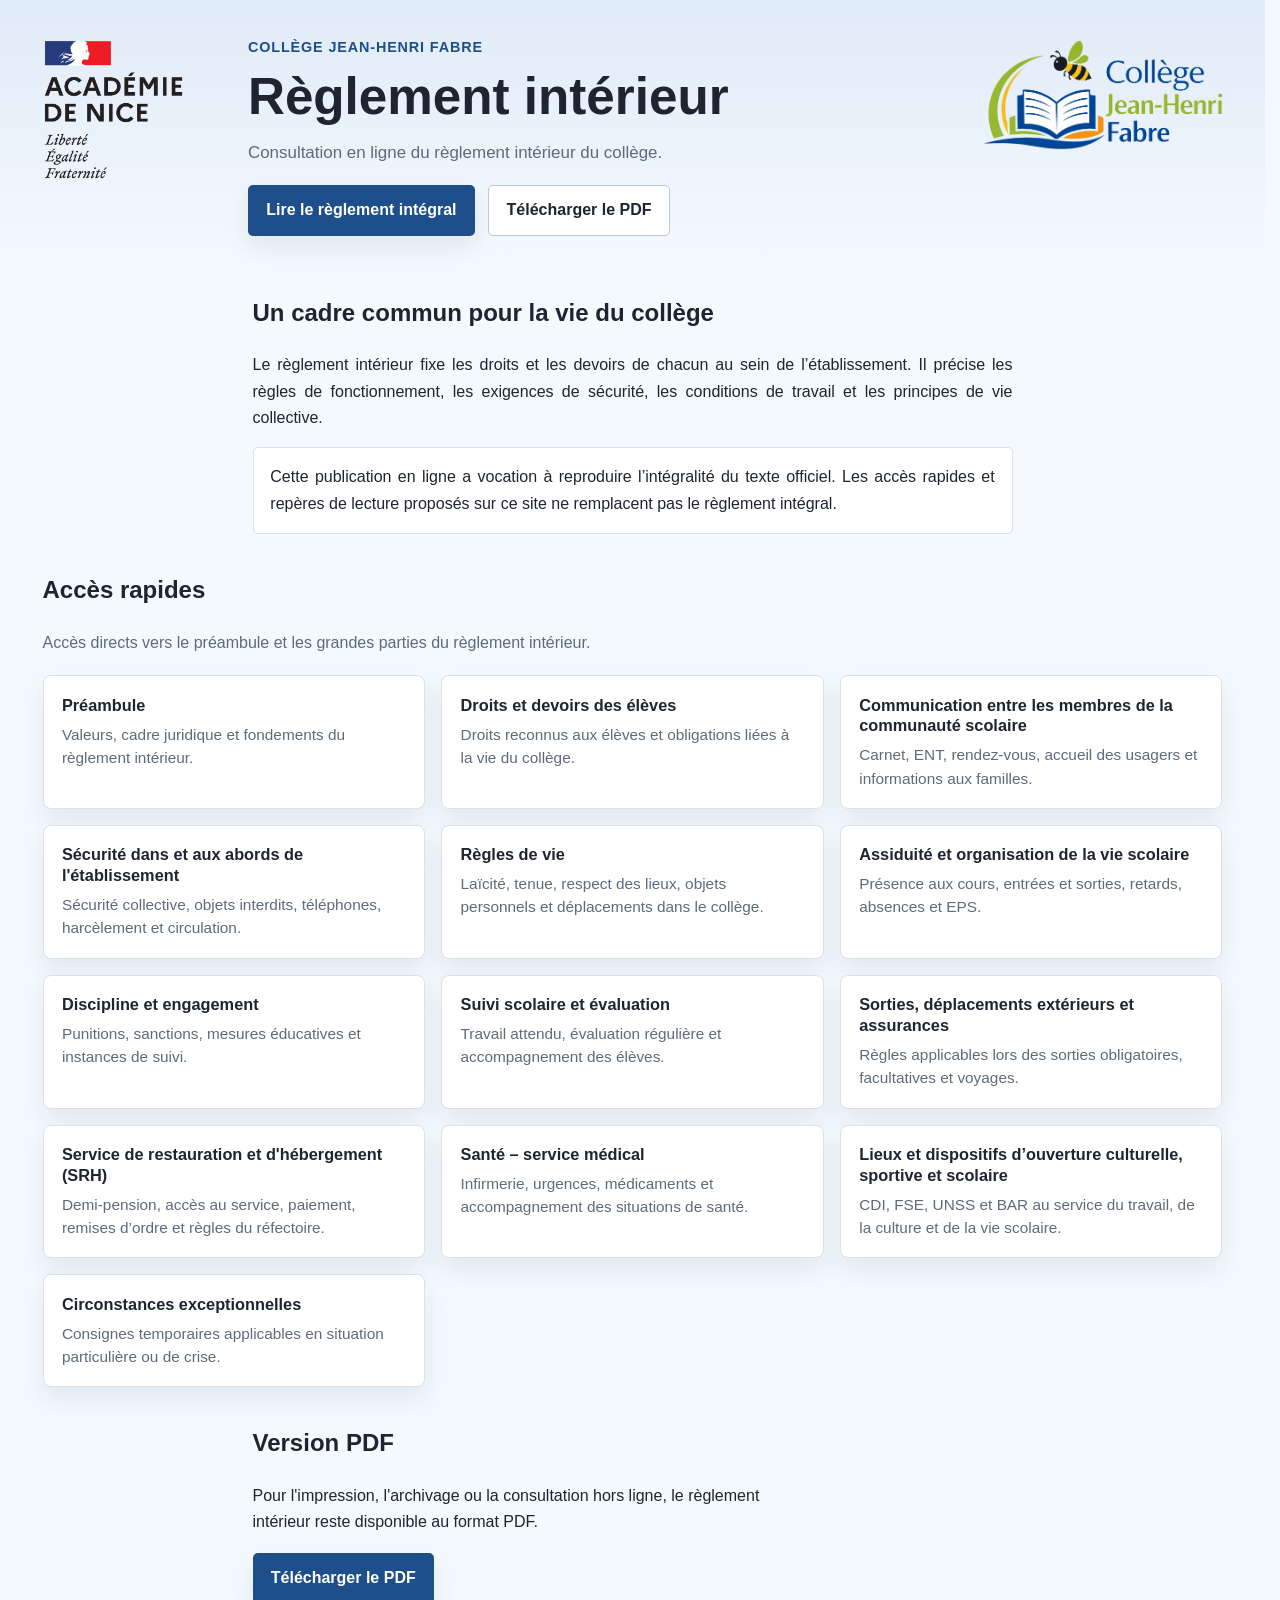
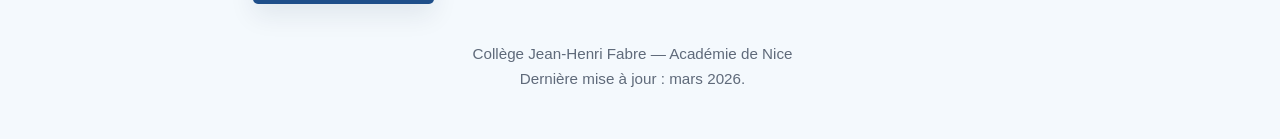
==== index.html @ 8cd0fa5f "Add files via upload" ====
<!doctype html>
<html lang="fr">
  <head>
    <meta charset="utf-8" />
    <meta name="viewport" content="width=device-width, initial-scale=1" />
    <title>Règlement intérieur — Collège Jean-Henri Fabre</title>
    <meta
      name="description"
      content="Consultation en ligne du règlement intérieur du collège Jean-Henri Fabre."
    />
    <link rel="stylesheet" href="style.css" />
  </head>
  <body class="page-home">
    <header class="hero">
      <div class="container hero-grid">
        <img
          class="hero-logo hero-logo-left"
          src="img/logo-academie.png"
          alt="Logo de l'Académie de Nice"
        />

        <div class="hero-content">
          <p class="eyebrow">Collège Jean-Henri Fabre</p>
          <h1>Règlement intérieur</h1>
          <p class="hero-text text-left">
            Consultation en ligne du règlement intérieur du collège.
          </p>

          <div class="hero-actions">
            <a class="btn btn-primary" href="reglement.html"
              >Lire le règlement intégral</a
            >
            <a class="btn btn-secondary" href="docs/reglement-interieur.pdf"
              >Télécharger le PDF</a
            >
          </div>
        </div>

        <img
          class="hero-logo hero-logo-right"
          src="img/logo-fabre.png"
          alt="Logo du collège Jean-Henri Fabre"
        />
      </div>
    </header>

    <main>
      <section class="section intro intro-home">
        <div class="container narrow">
          <h2>Un cadre commun pour la vie du collège</h2>
          <p class="text-justify">
            Le règlement intérieur fixe les droits et les devoirs de chacun au
            sein de l’établissement. Il précise les règles de fonctionnement,
            les exigences de sécurité, les conditions de travail et les
            principes de vie collective.
          </p>
          <p class="note text-justify">
            Cette publication en ligne a vocation à reproduire l’intégralité du
            texte officiel. Les accès rapides et repères de lecture proposés sur
            ce site ne remplacent pas le règlement intégral.
          </p>
        </div>
      </section>

      <section class="section quick-links">
        <div class="container">
          <div class="section-heading">
            <div>
              <h2>Accès rapides</h2>
              <p class="section-lead text-left">
                Accès directs vers le préambule et les grandes parties du
                règlement intérieur.
              </p>
            </div>
          </div>

          <div class="cards-grid cards-grid-large">
            <a class="card" href="reglement.html#preambule">
              <h3>Préambule</h3>
              <p class="text-left">
                Valeurs, cadre juridique et fondements du règlement intérieur.
              </p>
            </a>

            <a class="card" href="reglement.html#partie-1">
              <h3>Droits et devoirs des élèves</h3>
              <p class="text-left">
                Droits reconnus aux élèves et obligations liées à la vie du
                collège.
              </p>
            </a>

            <a class="card" href="reglement.html#partie-2">
              <h3>Communication entre les membres de la communauté scolaire</h3>
              <p class="text-left">
                Carnet, ENT, rendez-vous, accueil des usagers et informations
                aux familles.
              </p>
            </a>

            <a class="card" href="reglement.html#partie-3">
              <h3>Sécurité dans et aux abords de l'établissement</h3>
              <p class="text-left">
                Sécurité collective, objets interdits, téléphones, harcèlement
                et circulation.
              </p>
            </a>

            <a class="card" href="reglement.html#partie-4">
              <h3>Règles de vie</h3>
              <p class="text-left">
                Laïcité, tenue, respect des lieux, objets personnels et
                déplacements dans le collège.
              </p>
            </a>

            <a class="card" href="reglement.html#partie-5">
              <h3>Assiduité et organisation de la vie scolaire</h3>
              <p class="text-left">
                Présence aux cours, entrées et sorties, retards, absences et
                EPS.
              </p>
            </a>

            <a class="card" href="reglement.html#partie-6">
              <h3>Discipline et engagement</h3>
              <p class="text-left">
                Punitions, sanctions, mesures éducatives et instances de suivi.
              </p>
            </a>

            <a class="card" href="reglement.html#partie-7">
              <h3>Suivi scolaire et évaluation</h3>
              <p class="text-left">
                Travail attendu, évaluation régulière et accompagnement des
                élèves.
              </p>
            </a>

            <a class="card" href="reglement.html#partie-8">
              <h3>Sorties, déplacements extérieurs et assurances</h3>
              <p class="text-left">
                Règles applicables lors des sorties obligatoires, facultatives
                et voyages.
              </p>
            </a>

            <a class="card" href="reglement.html#partie-9">
              <h3>Service de restauration et d'hébergement (SRH)</h3>
              <p class="text-left">
                Demi-pension, accès au service, paiement, remises d’ordre et
                règles du réfectoire.
              </p>
            </a>

            <a class="card" href="reglement.html#partie-10">
              <h3>Santé – service médical</h3>
              <p class="text-left">
                Infirmerie, urgences, médicaments et accompagnement des
                situations de santé.
              </p>
            </a>

            <a class="card" href="reglement.html#partie-11">
              <h3>
                Lieux et dispositifs d’ouverture culturelle, sportive et
                scolaire
              </h3>
              <p class="text-left">
                CDI, FSE, UNSS et BAR au service du travail, de la culture et de
                la vie scolaire.
              </p>
            </a>

            <a class="card" href="reglement.html#partie-12">
              <h3>Circonstances exceptionnelles</h3>
              <p class="text-left">
                Consignes temporaires applicables en situation particulière ou
                de crise.
              </p>
            </a>
          </div>
        </div>
      </section>

      <section class="section downloads">
        <div class="container narrow">
          <h2>Version PDF</h2>
          <p class="text-justify">
            Pour l'impression, l'archivage ou la consultation hors ligne, le
            règlement<br />intérieur reste disponible au format PDF.
          </p>
          <div class="hero-actions">
            <a class="btn btn-primary" href="docs/reglement-interieur.pdf"
              >Télécharger le PDF</a
            >
          </div>
        </div>
      </section>
    </main>

    <footer class="site-footer">
      <div class="container">
        <p>
          Collège Jean-Henri Fabre — Académie de Nice<br />
          Dernière mise à jour : mars 2026.
        </p>
      </div>
    </footer>
  </body>
</html>
---- style.css ----
/* Base */
:root {
  --bg: #f4f9fd;
  --bg-strong: #e0ebf8;
  --surface: #ffffff;
  --surface-alt: #f6f9fd;
  --text: #1f2430;
  --muted: #5f6a7a;
  --line: #d8e2ee;
  --line-strong: #b9c8db;
  --primary: #1f4f8a;
  --primary-strong: #173c69;
  --primary-soft: #eaf2fc;
  --warning-bg: #fff7e8;
  --warning-line: #e2c47b;
  --shadow: 0 12px 26px rgba(17, 34, 60, 0.08);
  --radius: 8px;
  --radius-small: 5px;
  --content-width: 1180px;
  --font: "Segoe UI", Roboto, Helvetica, Arial, sans-serif;
}

*,
*::before,
*::after {
  box-sizing: border-box;
}

html {
  scroll-behavior: smooth;
  scrollbar-gutter: stable;
}

body {
  margin: 0;
  background: var(--bg);
  color: var(--text);
  font-family: var(--font);
  line-height: 1.65;
  overflow-y: scroll;
}

img {
  max-width: 100%;
  display: block;
}

a {
  color: var(--primary);
}
a:hover {
  color: var(--primary-strong);
}

p,
li,
td {
  text-align: left;
}
.text-left {
  text-align: left !important;
}
.text-justify {
  text-align: justify !important;
  text-justify: inter-word;
}

.container {
  width: min(var(--content-width), calc(100% - 2rem));
  margin: 0 auto;
}

.narrow {
  width: min(760px, 100%);
}

.page-home .intro-home {
  padding-top: 1.2rem;
}

.page-home .intro-home {
  padding-top: 0.6rem;
}

.eyebrow {
  margin: 0 0 0.55rem;
  color: var(--primary);
  font-size: 0.9rem;
  font-weight: 700;
  letter-spacing: 0.06em;
  text-transform: uppercase;
}

.hero,
.page-header {
  padding: 2rem 0 1.4rem;
  background: linear-gradient(180deg, var(--bg-strong), var(--bg));
}

.hero-grid {
  display: grid;
  grid-template-columns: auto 1fr auto;
  gap: 4rem;
  align-items: start;
}

.hero-grid-compact {
  grid-template-columns: auto 1fr auto;
}

.hero-content {
  min-width: 0;
  padding-top: 4px;
  max-width: 560px;
}

.hero-logo {
  width: 100%;
  height: auto;
  object-fit: contain;
}

.hero-logo-left {
  justify-self: start;
  align-self: start;
  max-height: 140px;
  margin-top: 8px;
}

.hero-logo-right {
  justify-self: end;
  align-self: start;
  max-height: 110px;
  margin-top: 8px;
}

.hero-logo {
  image-rendering: auto;
}

.hero h1,
.page-header h1 {
  margin: 0;
  font-size: clamp(2rem, 4vw, 3.2rem);
  line-height: 1.08;
}

.hero-text,
.page-intro {
  max-width: 760px;
  margin: 0.95rem 0 0;
  color: var(--muted);
  font-size: 1.06rem;
}

.hero-actions {
  display: flex;
  flex-wrap: wrap;
  gap: 0.85rem;
  margin-top: 1.1rem;
  margin-bottom: 0.3rem;
}

.btn {
  display: inline-flex;
  align-items: center;
  justify-content: center;
  min-height: 2.8rem;
  padding: 0.72rem 1.08rem;
  border: 1px solid transparent;
  border-radius: var(--radius-small);
  background: var(--surface);
  color: var(--text);
  text-decoration: none;
  font-weight: 600;
  cursor: pointer;
  transition:
    transform 0.15s ease,
    box-shadow 0.15s ease,
    border-color 0.15s ease,
    background-color 0.15s ease;
}

.btn:hover {
  transform: translateY(-1px);
  text-decoration: none;
}
.btn-primary {
  background: var(--primary);
  color: #fff;
  box-shadow: var(--shadow);
}
.btn-primary:hover {
  background: var(--primary-strong);
  color: #fff;
}
.btn-secondary {
  border-color: var(--line-strong);
  background: var(--surface);
}
.btn-ghost {
  border-color: var(--line);
  background: transparent;
}
.btn-small {
  min-height: 2.32rem;
  padding: 0.48rem 0.82rem;
  font-size: 0.92rem;
}

.section-heading {
  display: flex;
  align-items: end;
  justify-content: space-between;
  gap: 1rem;
  margin-bottom: 1.2rem;
}

.section-lead {
  margin: 0.25rem 0 0;
  color: var(--muted);
}

.notice {
  padding: 1rem 1.05rem;
  border: 1px solid var(--line);
  border-radius: var(--radius-small);
  background: var(--surface-alt);
}

.note {
  padding: 1rem 1.05rem;
  border: 1px solid var(--line);
  border-radius: var(--radius-small);
  background: #ffffff;
}

.cards-grid {
  display: grid;
  grid-template-columns: repeat(3, minmax(0, 1fr));
  gap: 1rem;
  align-items: stretch;
}

.cards-grid-large {
  grid-template-columns: repeat(3, minmax(0, 1fr));
}

.card {
  display: block;
  padding: 1.15rem;
  border: 1px solid var(--line);
  border-radius: var(--radius);
  background: var(--surface);
  box-shadow: var(--shadow);
  color: inherit;
  text-decoration: none;
  height: 100%;
}

.card:hover {
  transform: translateY(-2px);
  box-shadow: 0 16px 32px rgba(17, 34, 60, 0.12);
}

.card h3 {
  margin: 0 0 0.45rem;
  font-size: 1.02rem;
  line-height: 1.28;
}

.card p {
  margin: 0;
  color: var(--muted);
  font-size: 0.96rem;
  line-height: 1.5;
}

.link-list {
  margin: 1rem 0 0;
  padding-left: 1.2rem;
}

.link-list li + li {
  margin-top: 0.45rem;
}

.site-footer {
  padding: 2rem 0 3rem;
  color: var(--muted);
  font-size: 0.95rem;
}

.site-footer p {
  text-align: center;
  margin: 0;
}

.layout {
  display: grid;
  grid-template-columns: 290px minmax(0, 1fr);
  gap: 1.5rem;
  align-items: start;
  padding-bottom: 3rem;
}

.sidebar {
  position: sticky;
  top: 1rem;
}

.toc {
  padding: 1rem;
  border: 1px solid var(--line);
  border-radius: var(--radius);
  background: var(--surface);
  box-shadow: var(--shadow);
}

.toc-header {
  display: flex;
  align-items: center;
  justify-content: space-between;
  gap: 0.75rem;
  margin-bottom: 0.9rem;
}

.toc h2 {
  margin: 0;
  font-size: 1.05rem;
}
.toc ul {
  margin: 0;
  padding-left: 1rem;
  max-height: calc(100vh - 190px);
  overflow: auto;
}

/* Sommaire : pas de puce pour le premier niveau */
.toc > ul {
  list-style: none;
  padding-left: 0;
}

/* Les sous-sections gardent une puce */
.toc > ul > li > ul {
  list-style: none;
  border-left: 2px solid rgba(0, 0, 0, 0.08);
  margin-left: 0.4rem;
  padding-left: 1.2rem;
}

.toc ul.hidden {
  display: none;
}
.toc li + li {
  margin-top: 0.35rem;
}
.toc li ul {
  margin-top: 0.35rem;
}
.toc a {
  text-decoration: none;
}
.toc a.is-current {
  font-weight: 700;
  color: var(--primary-strong);
}

.toc li {
  margin: 0.15rem 0;
}

.toc a {
  line-height: 1.2;
}

.toc > ul > li > ul a {
  line-height: 1.15;
}

.content {
  min-width: 0;
}

.content::after {
  content: "";
  display: block;
  height: 60vh;
}

.tools-bar {
  position: sticky;
  top: 0;
  z-index: 10;
  display: flex;
  flex-wrap: wrap;
  gap: 0.75rem;
  align-items: center;
  margin-bottom: 1rem;
  padding: 0.85rem;
  border: 1px solid var(--line);
  border-radius: var(--radius);
  background: var(--surface);
}

.tools-bar input[type="search"] {
  flex: 1 1 260px;
  min-height: 2.72rem;
  padding: 0.7rem 0.92rem;
  border: 1px solid var(--line-strong);
  border-radius: var(--radius-small);
  background: var(--surface);
  color: var(--text);
  font: inherit;
}

.tools-bar input[type="search"]:focus {
  outline: 2px solid rgba(31, 79, 138, 0.18);
  border-color: var(--primary);
}

.status-banner {
  margin-bottom: 1rem;
  padding: 0.95rem 1rem;
  border: 1px solid var(--warning-line);
  border-radius: var(--radius-small);
  background: var(--warning-bg);
}

.reglement-section {
  margin-bottom: 1rem;
  padding: 1.2rem 1.2rem 1.15rem;
  border: 1px solid var(--line);
  border-radius: var(--radius);
  background: var(--surface);
  box-shadow: var(--shadow);
}

.section-meta {
  display: inline-flex;
  padding: 0.22rem 0.52rem;
  border: 1px solid var(--line);
  border-radius: 999px;
  background: var(--primary-soft);
  color: var(--primary-strong);
  font-size: 0.8rem;
  font-weight: 700;
  letter-spacing: 0.02em;
}

.reglement-section h2 {
  margin: 0.85rem 0 1rem;
  font-size: 1.5rem;
  line-height: 1.22;
}

.section-body > p,
.subsection-body > p,
.section-body li,
.subsection-body li,
.section-body td,
.subsection-body td {
  text-align: justify;
  text-justify: inter-word;
}

.section-body > *:first-child {
  margin-top: 0;
}
.section-body > *:last-child {
  margin-bottom: 0;
}

.subsection {
  margin-top: 1rem;
  border: 1px solid var(--line);
  border-radius: var(--radius-small);
  background: var(--surface-alt);
  overflow: clip;
}

.subsection[hidden],
.reglement-section[hidden] {
  display: none !important;
}

.subsection summary {
  cursor: pointer;
  padding: 0.88rem 1rem;
  font-weight: 700;
  list-style: none;
}

.subsection summary::-webkit-details-marker {
  display: none;
}

.subsection summary::after {
  content: "＋";
  float: right;
  color: var(--muted);
}

.subsection[open] summary::after {
  content: "−";
}

.subsection-body {
  padding: 0 1rem 1rem;
  border-top: 1px solid var(--line);
}

.reglement-list {
  margin: 0.6rem 0;
  padding-left: 1.3rem;
}

.reglement-list .reglement-list {
  margin-top: 0.45rem;
}

.reglement-list li + li {
  margin-top: 0.35rem;
}

.reglement-table {
  width: 100%;
  border-collapse: collapse;
  margin-top: 0.8rem;
  background: var(--surface);
}

.reglement-table th,
.reglement-table td {
  padding: 0.72rem 0.8rem;
  border: 1px solid var(--line);
  vertical-align: top;
  text-align: left !important;
}

.reglement-table th {
  background: var(--primary-soft);
  text-align: left;
}

.signature-fields {
  display: grid;
  grid-template-columns: repeat(3, minmax(0, 1fr));
  gap: 0.9rem;
  margin-top: 1rem;
}

.signature-field {
  min-height: 115px;
  padding: 0.9rem;
  border: 1px dashed var(--line-strong);
  border-radius: var(--radius-small);
  background: var(--surface-alt);
}

.empty-state {
  padding: 0.95rem 1rem;
  border: 1px dashed var(--line-strong);
  border-radius: var(--radius-small);
  background: #fafcff;
  color: var(--muted);
}

.search-hidden {
  display: none !important;
}

body.search-active mark {
  background: #fff3a3;
  color: inherit;
  padding: 0 0.1em;
  border-radius: 0.15em;
}

.visually-hidden {
  position: absolute;
  width: 1px;
  height: 1px;
  padding: 0;
  margin: -1px;
  overflow: hidden;
  clip: rect(0, 0, 0, 0);
  white-space: nowrap;
  border: 0;
}

.downloads {
  padding-top: 1rem;
}

@media (max-width: 1180px) {
  .cards-grid-large {
    grid-template-columns: repeat(2, minmax(0, 1fr));
  }
}

@media (max-width: 980px) {
  .hero-grid,
  .hero-grid-compact {
    grid-template-columns: 1fr;
    text-align: center;
  }

  .hero-logo-left,
  .hero-logo-right {
    justify-self: center;
    align-self: center;
    max-height: 120px;
  }

  .hero-content {
    order: 2;
  }
  .hero-logo-left {
    order: 1;
  }
  .hero-logo-right {
    order: 3;
  }

  .hero-actions {
    justify-content: center;
  }

  .layout {
    grid-template-columns: 1fr;
  }
  .sidebar {
    position: static;
  }

  .cards-grid,
  .cards-grid-large {
    grid-template-columns: repeat(2, minmax(0, 1fr));
  }
}

@media (max-width: 640px) {
  .container {
    width: min(var(--content-width), calc(100% - 1rem));
  }
  .hero,
  .page-header {
    padding-top: 1.8rem;
  }

  .cards-grid,
  .cards-grid-large {
    grid-template-columns: 1fr;
  }

  .hero-actions {
    flex-direction: column;
  }
  .btn,
  .btn-small {
    width: 100%;
  }

  .tools-bar {
    position: static;
  }
  .signature-fields {
    grid-template-columns: 1fr;
  }
  .reglement-section {
    padding: 1rem;
  }
}

#top {
  position: relative;
  top: -1px;
}

.reglement-section,
.subsection {
  scroll-margin-top: 1rem;
}

.back-to-top {
  display: inline-flex;
  align-items: center;
  margin-top: 1rem;
  font-size: 0.9rem;
  color: var(--primary);
  text-decoration: none;
}

.back-to-top:hover {
  text-decoration: underline;
}

.search-box {
  position: relative;
  flex: 1 1 320px;
  min-width: min(100%, 320px);
}

.search-box input[type="search"] {
  width: 100%;
  padding-right: 2.6rem;
}

.search-clear {
  position: absolute;
  top: 50%;
  right: 0.45rem;
  transform: translateY(-50%);
  width: 1.9rem;
  height: 1.9rem;
  border: 0;
  border-radius: 999px;
  background: transparent;
  color: var(--muted);
  font: inherit;
  font-size: 1.2rem;
  line-height: 1;
  cursor: pointer;
}

.search-clear:hover {
  background: var(--surface-alt);
  color: var(--text);
}

.search-nav {
  display: inline-flex;
  align-items: center;
  gap: 0.5rem;
  flex-wrap: wrap;
}

.search-counter {
  min-width: 4.5rem;
  font-size: 0.92rem;
  color: var(--muted);
  text-align: center;
}

mark[data-search-mark] {
  background: #fff3a3;
  color: inherit;
  padding: 0 0.1em;
  border-radius: 0.15em;
}

mark[data-search-mark].is-active-search-result {
  background: #ffd24d;
  outline: 1px solid #c79a00;
}

@media (max-width: 640px) {
  .search-nav {
    width: 100%;
  }

  .search-counter {
    width: 100%;
    text-align: left;
  }

  .search-clear {
    right: 0.35rem;
  }
}
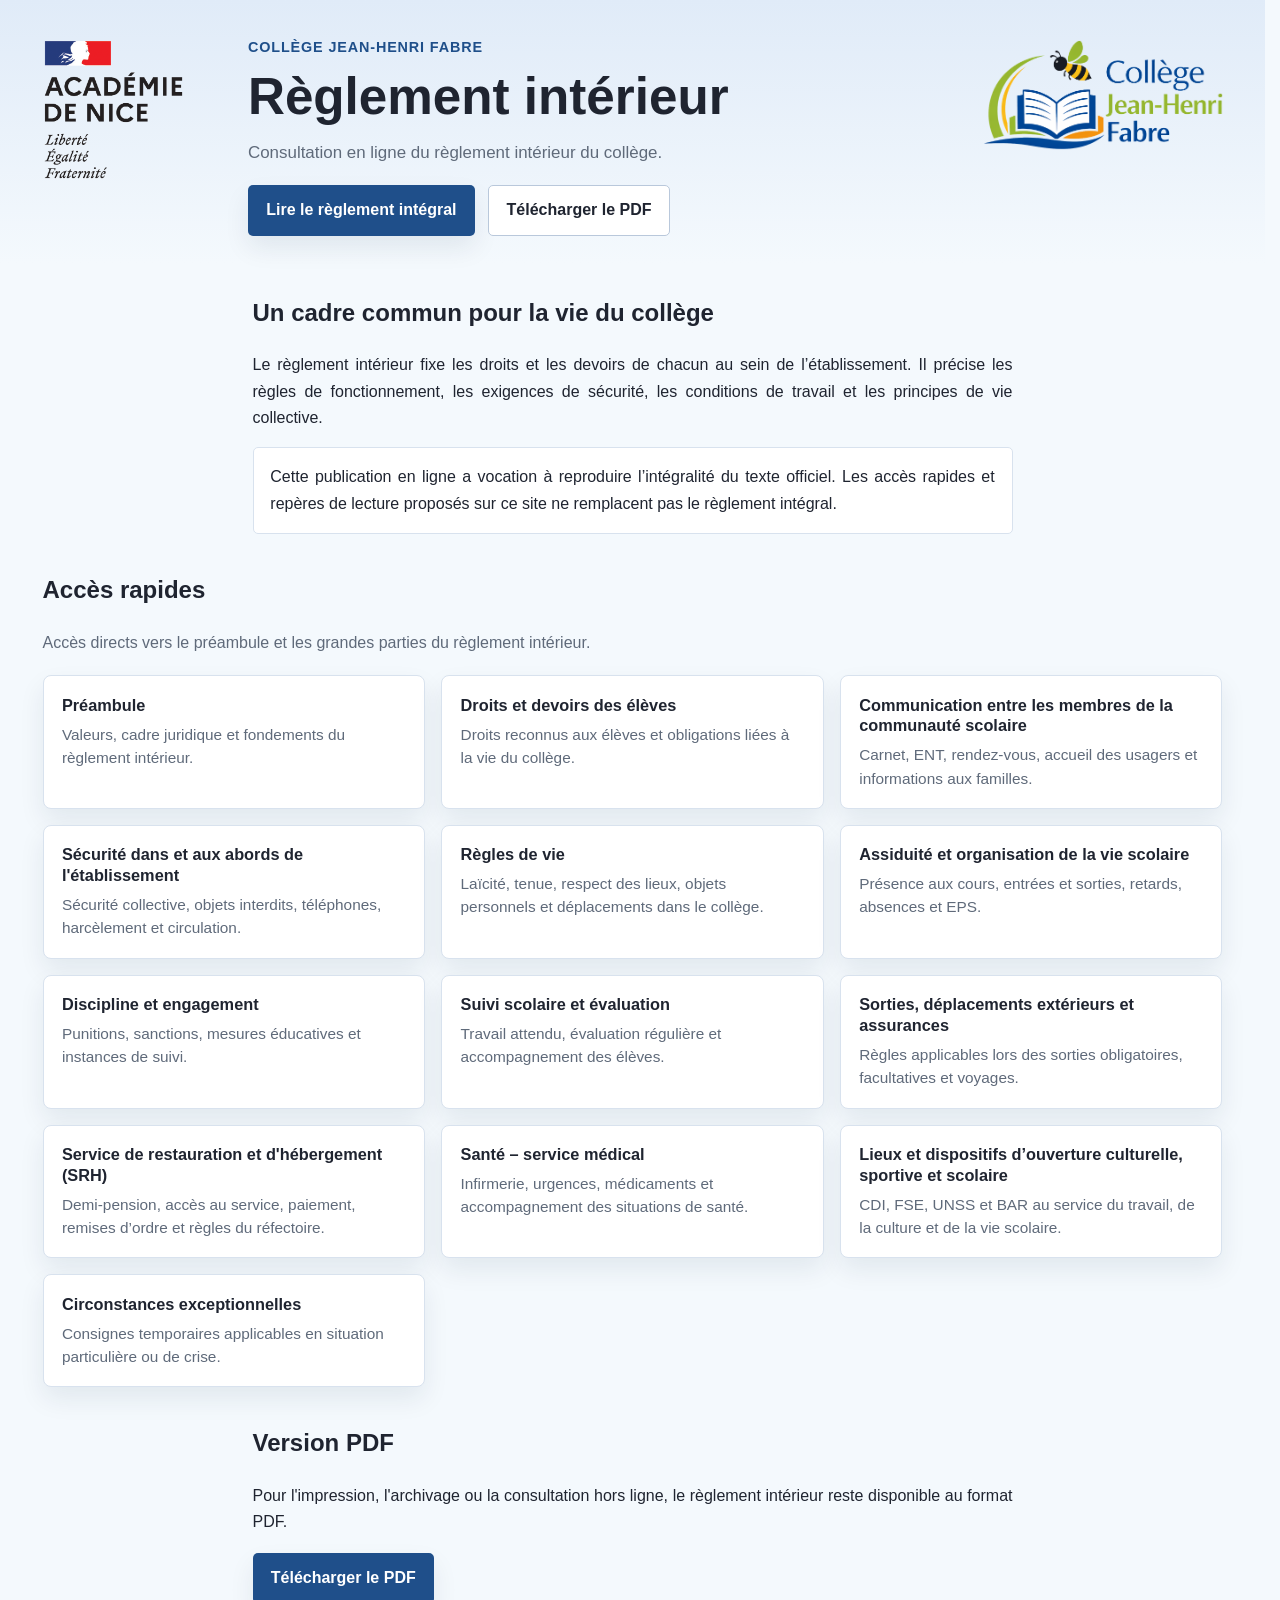
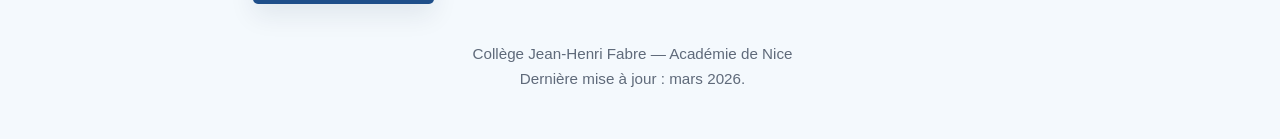
==== commit 2cd356ca: "Add files via upload" ====
--- a/index.html
+++ b/index.html
@@ -187,8 +187,7 @@
         <div class="container narrow">
           <h2>Version PDF</h2>
           <p class="text-justify">
-            Pour l'impression, l'archivage ou la consultation hors ligne, le
-            règlement<br />intérieur reste disponible au format PDF.
+            Pour l'impression, l'archivage ou la consultation hors ligne, le règlement intérieur reste disponible au format PDF.
           </p>
           <div class="hero-actions">
             <a class="btn btn-primary" href="docs/reglement-interieur.pdf"
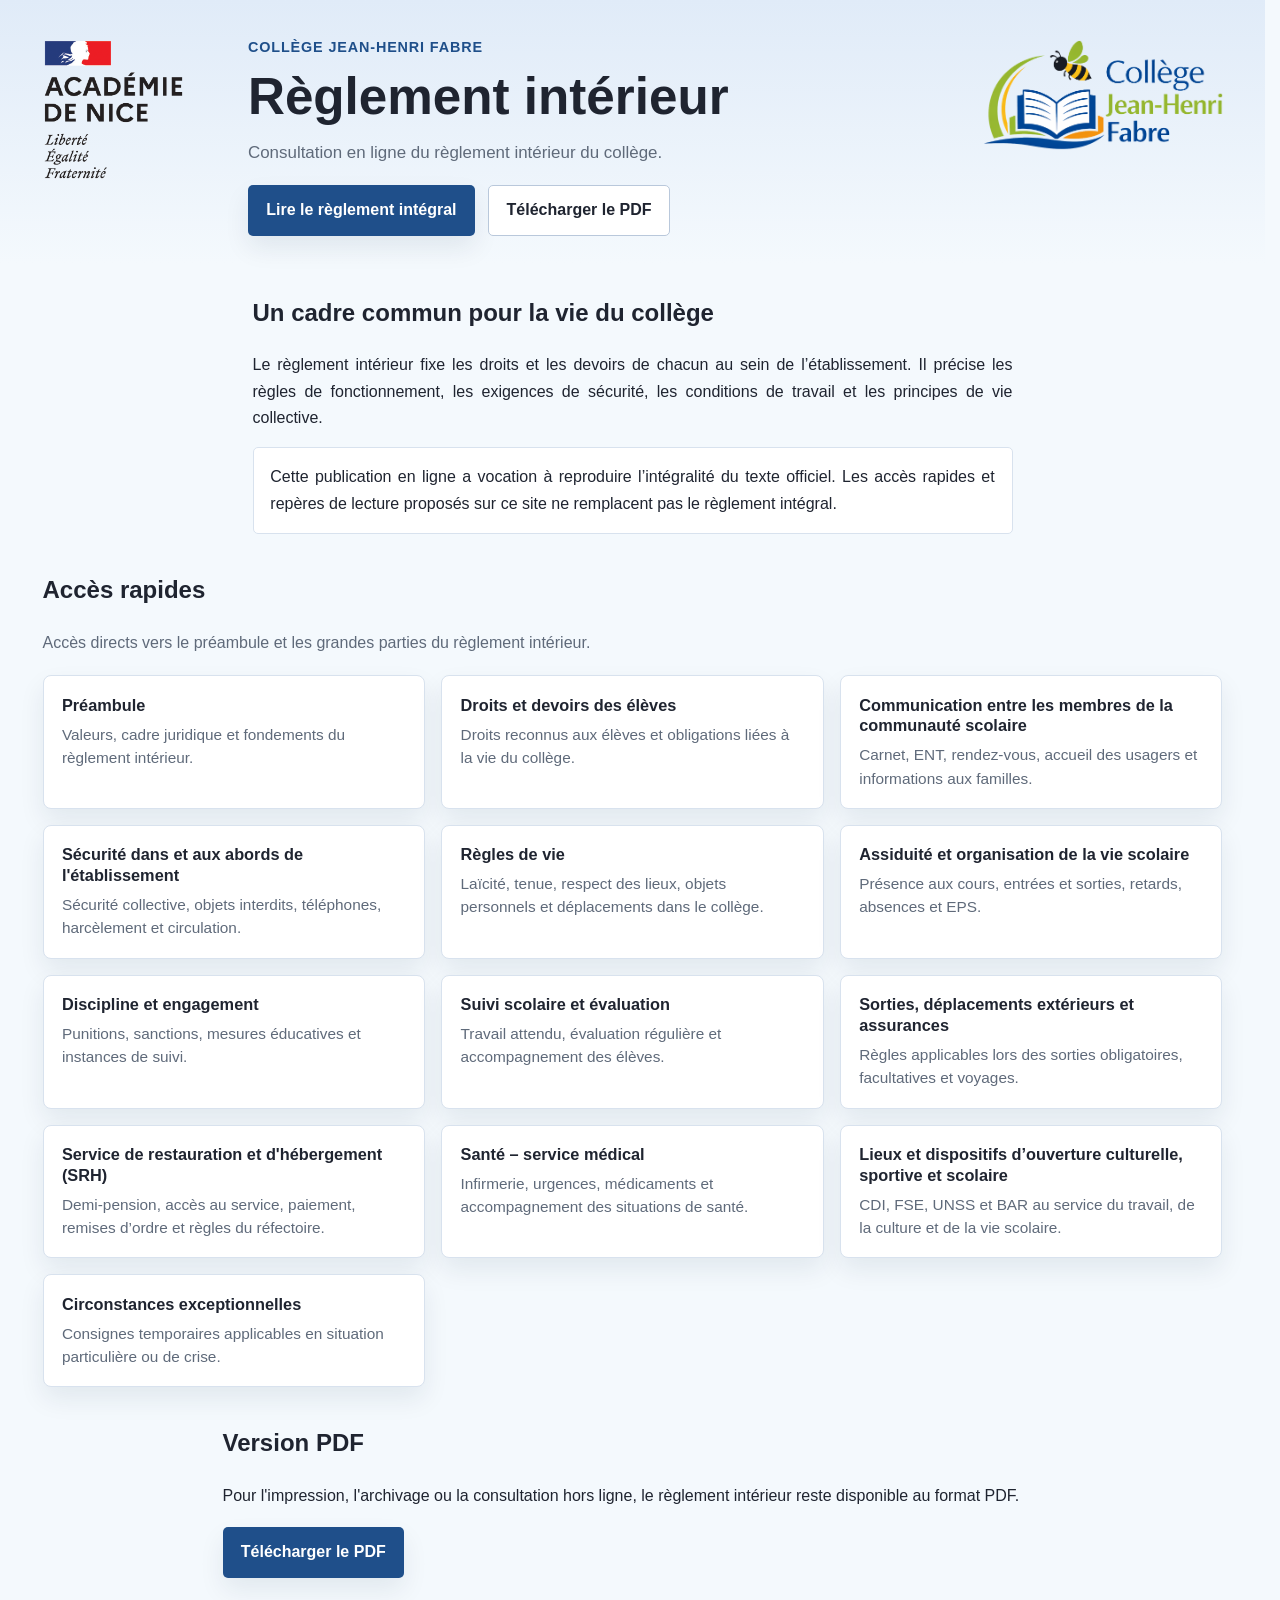
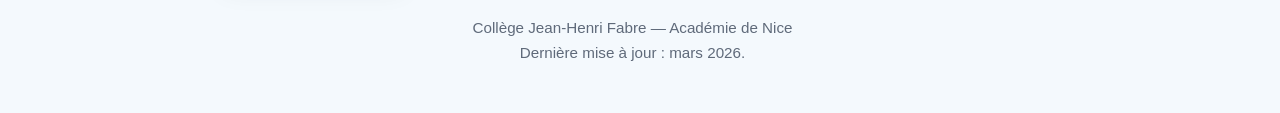
==== commit 5158ca5d: "Add files via upload" ====
--- a/index.html
+++ b/index.html
@@ -9,6 +9,9 @@
       content="Consultation en ligne du règlement intérieur du collège Jean-Henri Fabre."
     />
     <link rel="stylesheet" href="style.css" />
+    <link rel="icon" type="image/png" href="img/favicon.png" />
+    <link rel="icon" sizes="192x192" href="img/icon-192.png" />
+    <link rel="apple-touch-icon" href="img/icon-192.png" />
   </head>
   <body class="page-home">
     <header class="hero">
@@ -187,7 +190,8 @@
         <div class="container narrow">
           <h2>Version PDF</h2>
           <p class="text-justify">
-            Pour l'impression, l'archivage ou la consultation hors ligne, le règlement intérieur reste disponible au format PDF.
+            Pour l'impression, l'archivage ou la consultation hors ligne, le
+            règlement intérieur reste disponible au format PDF.
           </p>
           <div class="hero-actions">
             <a class="btn btn-primary" href="docs/reglement-interieur.pdf"
--- a/style.css
+++ b/style.css
@@ -75,10 +75,6 @@
 }
 
 .page-home .intro-home {
-  padding-top: 1.2rem;
-}
-
-.page-home .intro-home {
   padding-top: 0.6rem;
 }
 
@@ -336,13 +332,11 @@
   overflow: auto;
 }
 
-/* Sommaire : pas de puce pour le premier niveau */
 .toc > ul {
   list-style: none;
   padding-left: 0;
 }
 
-/* Les sous-sections gardent une puce */
 .toc > ul > li > ul {
   list-style: none;
   border-left: 2px solid rgba(0, 0, 0, 0.08);
@@ -486,20 +480,24 @@
 }
 
 .subsection summary {
+  display: flex;
+  align-items: center;
+  justify-content: space-between;
+  gap: 1rem;
   cursor: pointer;
   padding: 0.88rem 1rem;
   font-weight: 700;
   list-style: none;
 }
 
+.subsection summary::after {
+  content: "＋";
+  flex: 0 0 auto;
+  color: var(--muted);
+}
+
 .subsection summary::-webkit-details-marker {
   display: none;
-}
-
-.subsection summary::after {
-  content: "＋";
-  float: right;
-  color: var(--muted);
 }
 
 .subsection[open] summary::after {
@@ -594,6 +592,10 @@
   padding-top: 1rem;
 }
 
+.downloads .container.narrow {
+  width: min(820px, calc(100% - 2rem));
+}
+
 @media (max-width: 1180px) {
   .cards-grid-large {
     grid-template-columns: repeat(2, minmax(0, 1fr));
@@ -601,27 +603,44 @@
 }
 
 @media (max-width: 980px) {
+  .hero .container {
+    width: min(var(--content-width), calc(100% - 1.25rem));
+  }
+
   .hero-grid,
   .hero-grid-compact {
-    grid-template-columns: 1fr;
+    grid-template-columns: 1fr 1fr;
+    grid-template-areas:
+      "logo-left logo-right"
+      "content content";
+    gap: 1.5rem 0.75rem;
     text-align: center;
-  }
-
-  .hero-logo-left,
+    align-items: center;
+  }
+
+  .hero-logo-left {
+    grid-area: logo-left;
+    justify-self: start;
+    align-self: center;
+    max-height: 110px;
+    transform: translateX(-1.25rem);
+    margin-top: 0;
+    margin-left: 0;
+  }
+
   .hero-logo-right {
-    justify-self: center;
+    grid-area: logo-right;
+    justify-self: end;
     align-self: center;
-    max-height: 120px;
+    max-height: 110px;
+    margin-top: 0;
+    margin-right: 0;
   }
 
   .hero-content {
-    order: 2;
-  }
-  .hero-logo-left {
-    order: 1;
-  }
-  .hero-logo-right {
-    order: 3;
+    grid-area: content;
+    max-width: none;
+    padding-top: 0;
   }
 
   .hero-actions {
@@ -631,6 +650,7 @@
   .layout {
     grid-template-columns: 1fr;
   }
+
   .sidebar {
     position: static;
   }
@@ -638,6 +658,11 @@
   .cards-grid,
   .cards-grid-large {
     grid-template-columns: repeat(2, minmax(0, 1fr));
+  }
+
+  .eyebrow,
+  .hero-text {
+    text-align: center !important;
   }
 }
 
